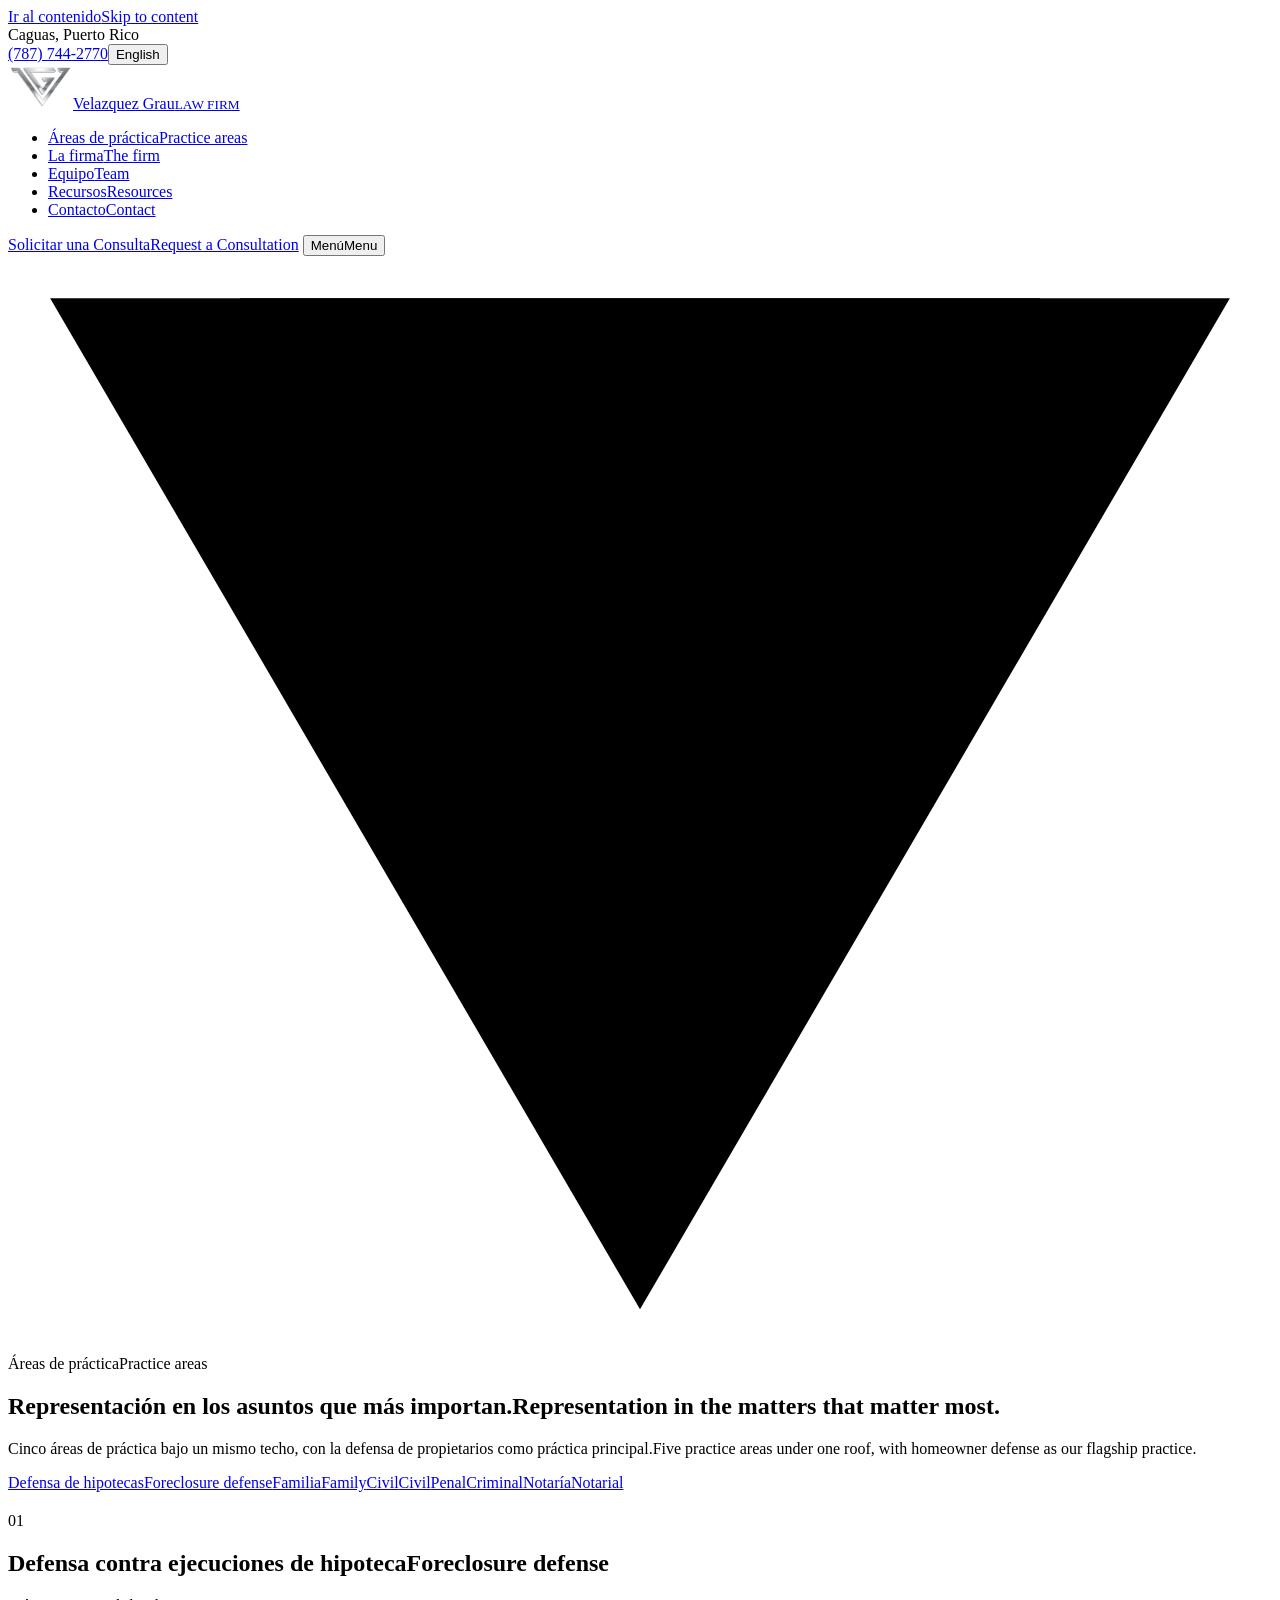
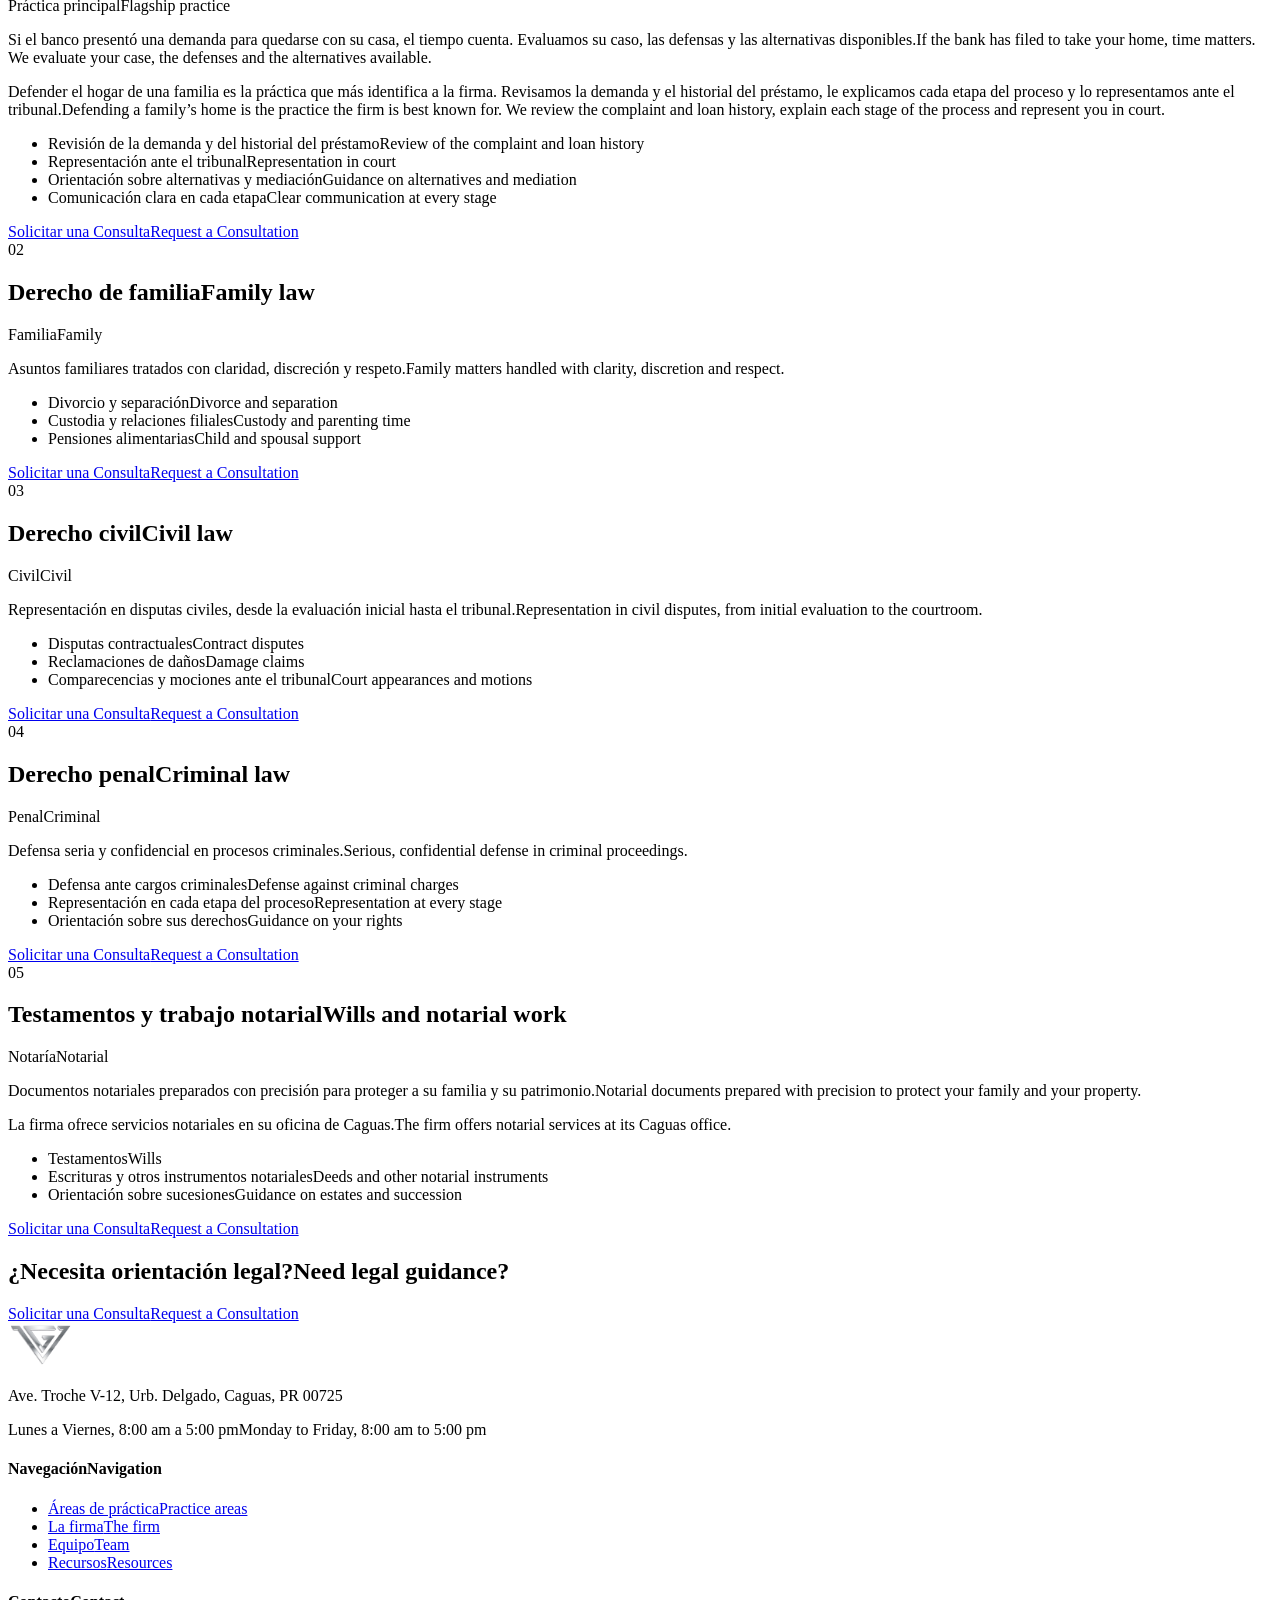
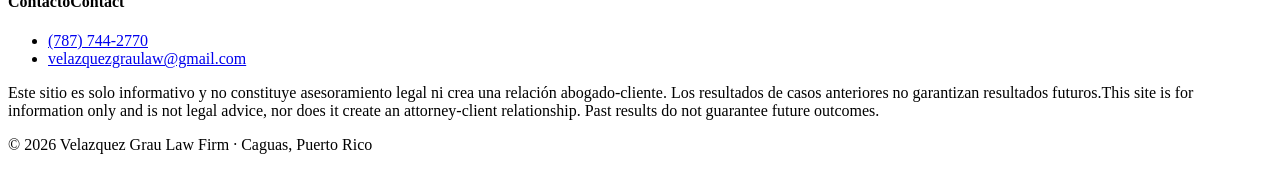
==== areas.html @ 4ff5c241 "Add initial areas.html for practice areas page" ====
<!DOCTYPE html>
<html lang="es" data-lang="es">
<head>
<meta charset="utf-8">
<meta name="viewport" content="width=device-width, initial-scale=1">
<title data-es="Áreas de práctica | Velazquez Grau Law Firm" data-en="Practice areas | Velazquez Grau Law Firm">Áreas de práctica | Velazquez Grau Law Firm</title>
<meta name="description" content="Defensa contra ejecuciones, familia, civil, penal y notarial en Caguas, Puerto Rico.">
<link rel="icon" href="assets/logo.png">
<link rel="preconnect" href="https://fonts.googleapis.com"><link rel="preconnect" href="https://fonts.gstatic.com" crossorigin>
<link href="https://fonts.googleapis.com/css2?family=Newsreader:ital,opsz,wght@0,6..72,400;0,6..72,500;1,6..72,400&family=Public+Sans:wght@400;500;600&display=swap" rel="stylesheet">
<script>document.documentElement.classList.add("js")</script>
<link rel="stylesheet" href="styles.css">
</head>
<body>
<a class="skip" href="#main"><span lang="es">Ir al contenido</span><span lang="en">Skip to content</span></a>
<div class="util"><div class="wrap"><span class="hide-sm">Caguas, Puerto Rico</span><div class="r"><a href="tel:+17877442770">(787) 744-2770</a><button class="lang" id="lang" type="button">English</button></div></div></div>
<header class="site-header" id="top"><div class="wrap bar">
<a class="brand" href="index.html" aria-label="Velazquez Grau Law Firm"><img src="assets/logo.png" alt="" width="65" height="44"><span>Velazquez Grau<small>LAW FIRM</small></span></a>
<nav aria-label="Principal" id="nav"><ul><li><a href="areas.html" aria-current="page"><span lang="es">Áreas de práctica</span><span lang="en">Practice areas</span></a></li><li><a href="firma.html"><span lang="es">La firma</span><span lang="en">The firm</span></a></li><li><a href="equipo.html"><span lang="es">Equipo</span><span lang="en">Team</span></a></li><li><a href="recursos.html"><span lang="es">Recursos</span><span lang="en">Resources</span></a></li><li><a href="contacto.html"><span lang="es">Contacto</span><span lang="en">Contact</span></a></li></ul></nav>
<a class="btn btn-line" href="contacto.html"><span lang="es">Solicitar una Consulta</span><span lang="en">Request a Consultation</span></a>
<button class="menu-btn" id="menu" type="button" aria-expanded="false" aria-controls="nav"><span lang="es">Menú</span><span lang="en">Menu</span></button>
</div></header>
<main id="main">
<section class="page-hero"><svg class="tri" viewBox="0 0 600 520" aria-hidden="true"><polygon points="20,20 580,20 300,500" pathLength="1"/><polygon points="110,20 490,20 300,370" pathLength="1"/></svg><div class="wrap"><div class="kicker" style="color:var(--steel)"><span lang="es">Áreas de práctica</span><span lang="en">Practice areas</span></div><h1><span lang="es">Representación en los asuntos que más importan.</span><span lang="en">Representation in the matters that matter most.</span></h1><p><span lang="es">Cinco áreas de práctica bajo un mismo techo, con la defensa de propietarios como práctica principal.</span><span lang="en">Five practice areas under one roof, with homeowner defense as our flagship practice.</span></p><div class="chips"><a href="#ejecuciones"><span lang="es">Defensa de hipotecas</span><span lang="en">Foreclosure defense</span></a><a href="#familia"><span lang="es">Familia</span><span lang="en">Family</span></a><a href="#civil"><span lang="es">Civil</span><span lang="en">Civil</span></a><a href="#penal"><span lang="es">Penal</span><span lang="en">Criminal</span></a><a href="#notaria"><span lang="es">Notaría</span><span lang="en">Notarial</span></a></div></div></section><section style="padding-block:20px 0"><div class="wrap"><div class="area-block rv" id="ejecuciones"><div class="sticky-l"><div class="num">01</div><h2><span lang="es">Defensa contra ejecuciones de hipoteca</span><span lang="en">Foreclosure defense</span></h2><div class="kicker" style="margin-top:14px"><span lang="es">Práctica principal</span><span lang="en">Flagship practice</span></div></div>
<div><p class="lead"><span lang="es">Si el banco presentó una demanda para quedarse con su casa, el tiempo cuenta. Evaluamos su caso, las defensas y las alternativas disponibles.</span><span lang="en">If the bank has filed to take your home, time matters. We evaluate your case, the defenses and the alternatives available.</span></p><p><span lang="es">Defender el hogar de una familia es la práctica que más identifica a la firma. Revisamos la demanda y el historial del préstamo, le explicamos cada etapa del proceso y lo representamos ante el tribunal.</span><span lang="en">Defending a family’s home is the practice the firm is best known for. We review the complaint and loan history, explain each stage of the process and represent you in court.</span></p><ul class="checks"><li><span lang="es">Revisión de la demanda y del historial del préstamo</span><span lang="en">Review of the complaint and loan history</span></li><li><span lang="es">Representación ante el tribunal</span><span lang="en">Representation in court</span></li><li><span lang="es">Orientación sobre alternativas y mediación</span><span lang="en">Guidance on alternatives and mediation</span></li><li><span lang="es">Comunicación clara en cada etapa</span><span lang="en">Clear communication at every stage</span></li></ul><a class="btn btn-dark" href="contacto.html"><span lang="es">Solicitar una Consulta</span><span lang="en">Request a Consultation</span></a></div></div><div class="area-block rv" id="familia"><div class="sticky-l"><div class="num">02</div><h2><span lang="es">Derecho de familia</span><span lang="en">Family law</span></h2><div class="kicker" style="margin-top:14px"><span lang="es">Familia</span><span lang="en">Family</span></div></div>
<div><p class="lead"><span lang="es">Asuntos familiares tratados con claridad, discreción y respeto.</span><span lang="en">Family matters handled with clarity, discretion and respect.</span></p><ul class="checks"><li><span lang="es">Divorcio y separación</span><span lang="en">Divorce and separation</span></li><li><span lang="es">Custodia y relaciones filiales</span><span lang="en">Custody and parenting time</span></li><li><span lang="es">Pensiones alimentarias</span><span lang="en">Child and spousal support</span></li></ul><a class="btn btn-dark" href="contacto.html"><span lang="es">Solicitar una Consulta</span><span lang="en">Request a Consultation</span></a></div></div><div class="area-block rv" id="civil"><div class="sticky-l"><div class="num">03</div><h2><span lang="es">Derecho civil</span><span lang="en">Civil law</span></h2><div class="kicker" style="margin-top:14px"><span lang="es">Civil</span><span lang="en">Civil</span></div></div>
<div><p class="lead"><span lang="es">Representación en disputas civiles, desde la evaluación inicial hasta el tribunal.</span><span lang="en">Representation in civil disputes, from initial evaluation to the courtroom.</span></p><ul class="checks"><li><span lang="es">Disputas contractuales</span><span lang="en">Contract disputes</span></li><li><span lang="es">Reclamaciones de daños</span><span lang="en">Damage claims</span></li><li><span lang="es">Comparecencias y mociones ante el tribunal</span><span lang="en">Court appearances and motions</span></li></ul><a class="btn btn-dark" href="contacto.html"><span lang="es">Solicitar una Consulta</span><span lang="en">Request a Consultation</span></a></div></div><div class="area-block rv" id="penal"><div class="sticky-l"><div class="num">04</div><h2><span lang="es">Derecho penal</span><span lang="en">Criminal law</span></h2><div class="kicker" style="margin-top:14px"><span lang="es">Penal</span><span lang="en">Criminal</span></div></div>
<div><p class="lead"><span lang="es">Defensa seria y confidencial en procesos criminales.</span><span lang="en">Serious, confidential defense in criminal proceedings.</span></p><ul class="checks"><li><span lang="es">Defensa ante cargos criminales</span><span lang="en">Defense against criminal charges</span></li><li><span lang="es">Representación en cada etapa del proceso</span><span lang="en">Representation at every stage</span></li><li><span lang="es">Orientación sobre sus derechos</span><span lang="en">Guidance on your rights</span></li></ul><a class="btn btn-dark" href="contacto.html"><span lang="es">Solicitar una Consulta</span><span lang="en">Request a Consultation</span></a></div></div><div class="area-block rv" id="notaria"><div class="sticky-l"><div class="num">05</div><h2><span lang="es">Testamentos y trabajo notarial</span><span lang="en">Wills and notarial work</span></h2><div class="kicker" style="margin-top:14px"><span lang="es">Notaría</span><span lang="en">Notarial</span></div></div>
<div><p class="lead"><span lang="es">Documentos notariales preparados con precisión para proteger a su familia y su patrimonio.</span><span lang="en">Notarial documents prepared with precision to protect your family and your property.</span></p><p><span lang="es">La firma ofrece servicios notariales en su oficina de Caguas.</span><span lang="en">The firm offers notarial services at its Caguas office.</span></p><ul class="checks"><li><span lang="es">Testamentos</span><span lang="en">Wills</span></li><li><span lang="es">Escrituras y otros instrumentos notariales</span><span lang="en">Deeds and other notarial instruments</span></li><li><span lang="es">Orientación sobre sucesiones</span><span lang="en">Guidance on estates and succession</span></li></ul><a class="btn btn-dark" href="contacto.html"><span lang="es">Solicitar una Consulta</span><span lang="en">Request a Consultation</span></a></div></div></div></section><section class="band"><div class="wrap"><h2><span lang="es">¿Necesita orientación legal?</span><span lang="en">Need legal guidance?</span></h2><a class="btn btn-solid" href="contacto.html"><span lang="es">Solicitar una Consulta</span><span lang="en">Request a Consultation</span></a></div></section>
</main>
<footer><div class="wrap"><div class="fgrid">
<div><a class="brand" href="index.html" style="color:#fff"><img src="assets/logo.png" alt="" width="65" height="44"><span>Velazquez Grau<small>LAW FIRM</small></span></a><p>Ave. Troche V-12, Urb. Delgado, Caguas, PR 00725</p><p><span lang="es">Lunes a Viernes, 8:00 am a 5:00 pm</span><span lang="en">Monday to Friday, 8:00 am to 5:00 pm</span></p></div>
<div><h4><span lang="es">Navegación</span><span lang="en">Navigation</span></h4><ul><li><a href="areas.html"><span lang="es">Áreas de práctica</span><span lang="en">Practice areas</span></a></li><li><a href="firma.html"><span lang="es">La firma</span><span lang="en">The firm</span></a></li><li><a href="equipo.html"><span lang="es">Equipo</span><span lang="en">Team</span></a></li><li><a href="recursos.html"><span lang="es">Recursos</span><span lang="en">Resources</span></a></li></ul></div>
<div><h4><span lang="es">Contacto</span><span lang="en">Contact</span></h4><ul><li><a href="tel:+17877442770">(787) 744-2770</a></li><li><a href="mailto:velazquezgraulaw@gmail.com?subject=Solicitud%20de%20consulta">velazquezgraulaw@gmail.com</a></li></ul></div>
</div><div class="legal"><p><span lang="es">Este sitio es solo informativo y no constituye asesoramiento legal ni crea una relación abogado-cliente. Los resultados de casos anteriores no garantizan resultados futuros.</span><span lang="en">This site is for information only and is not legal advice, nor does it create an attorney-client relationship. Past results do not guarantee future outcomes.</span></p><p>© <span id="y">2026</span> Velazquez Grau Law Firm · Caguas, Puerto Rico</p></div></div></footer>
<script src="site.js"></script>
</body>
</html>
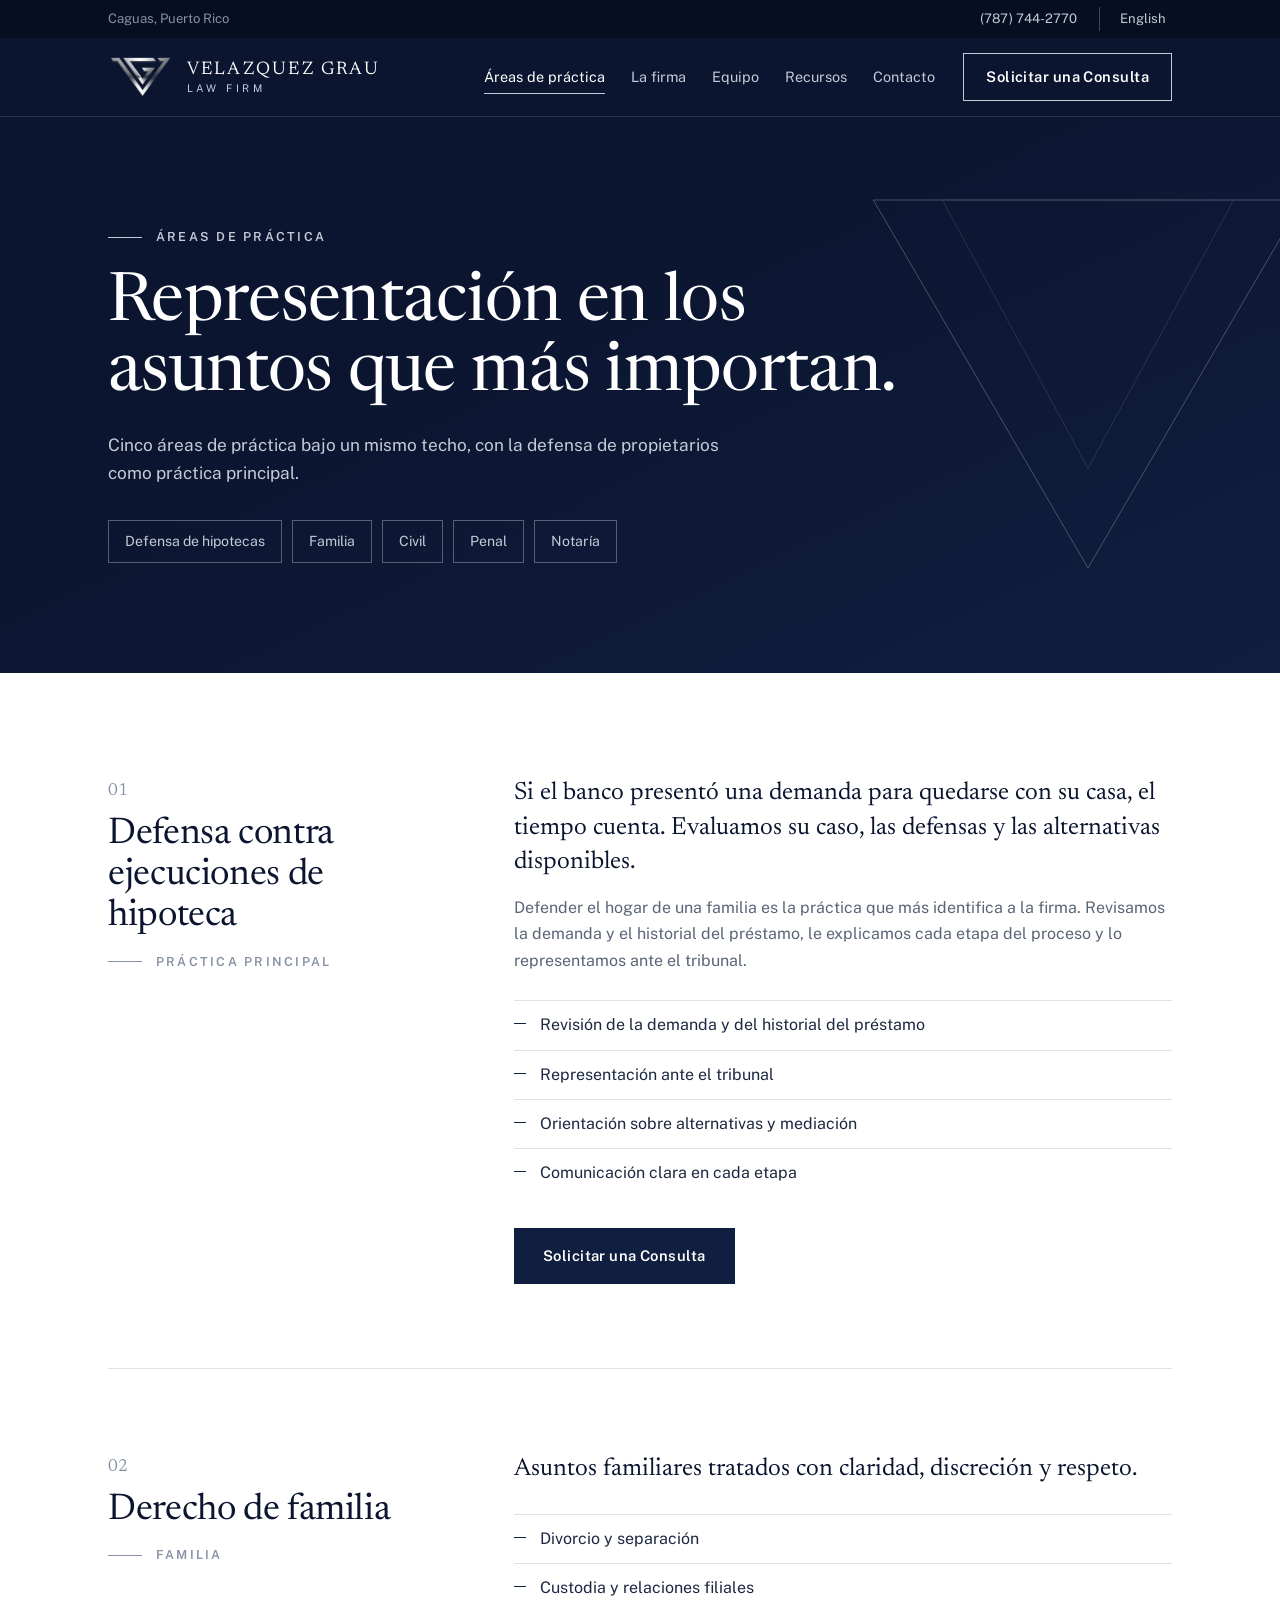
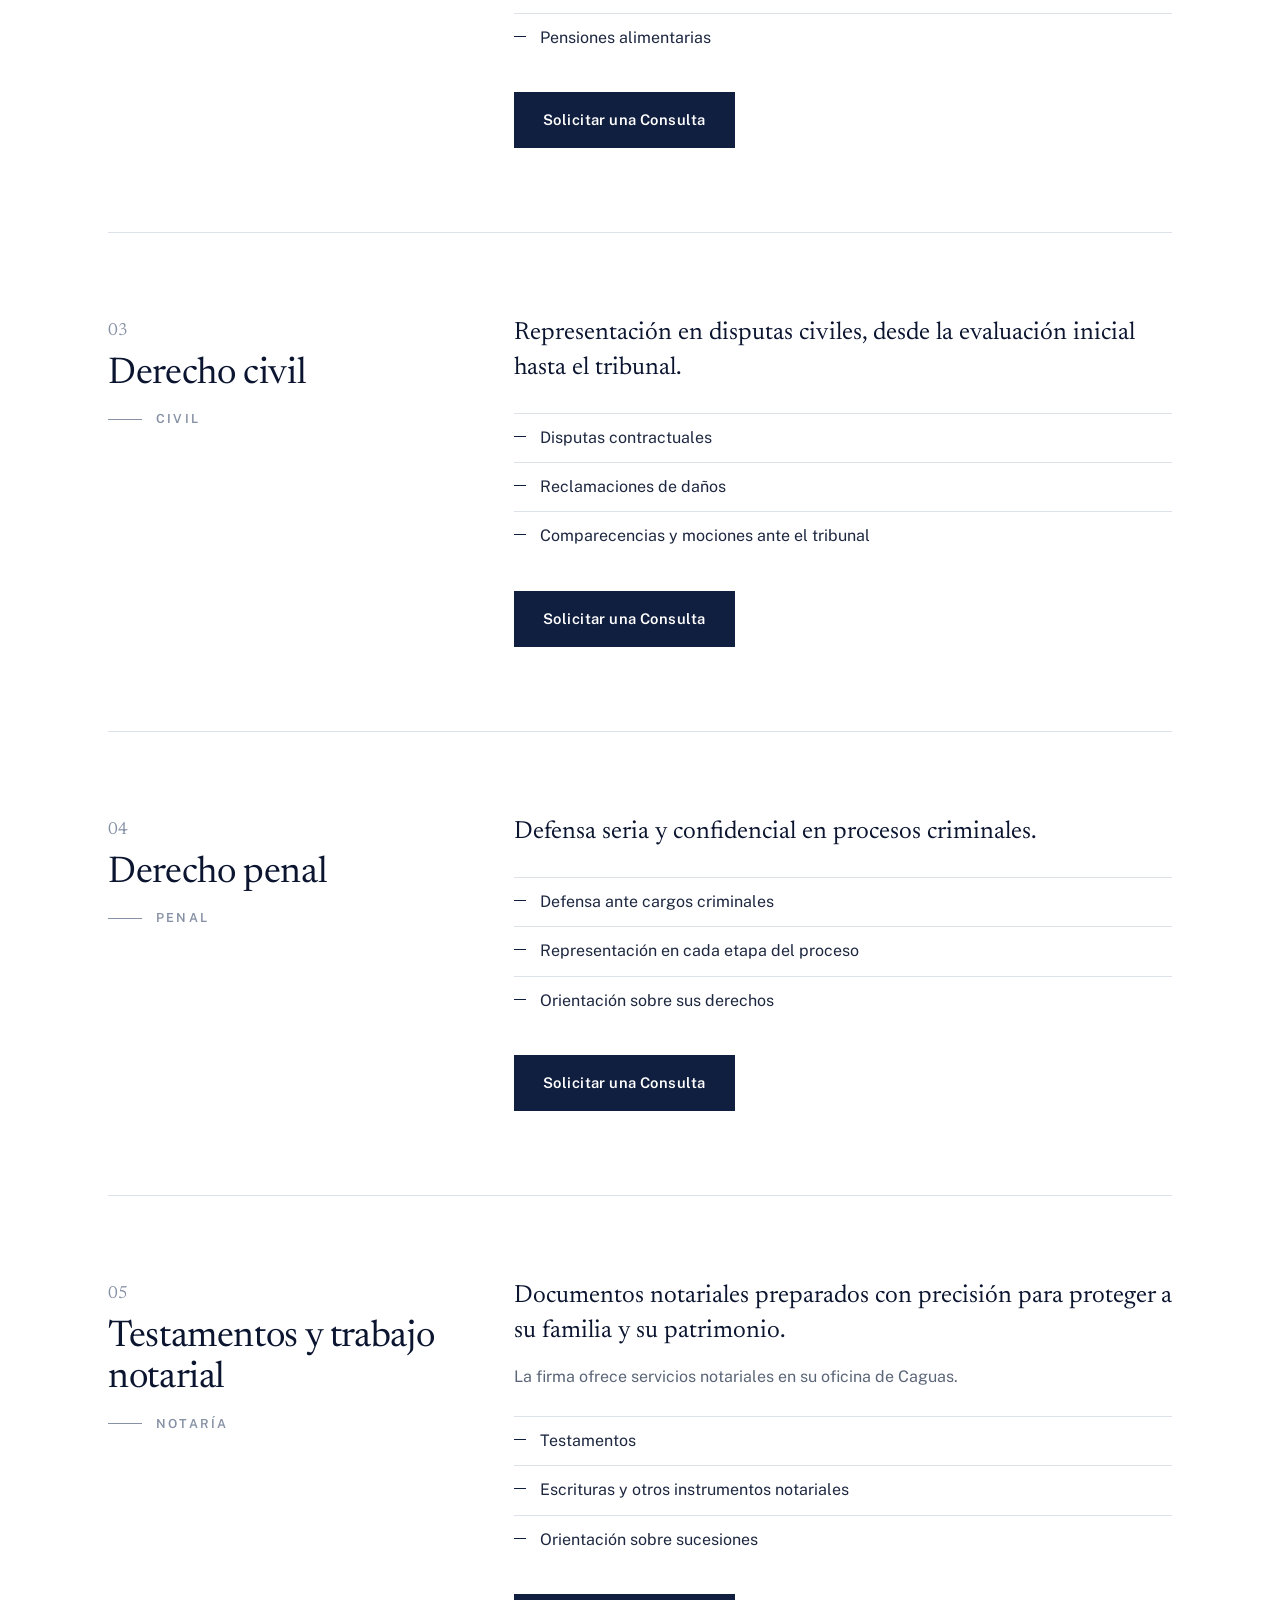
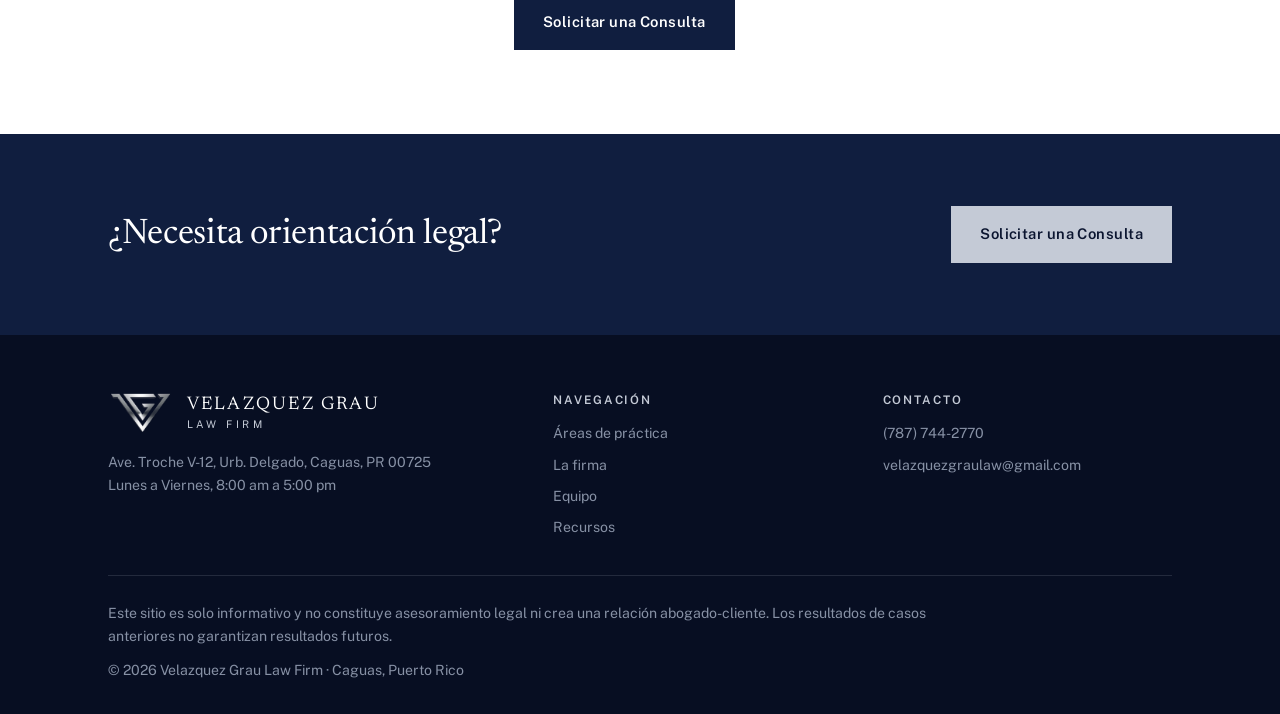
==== commit 24637d61: "Add styles to areas.html for layout and design Added CSS styles for layout and design improvements." ====
--- a/areas.html
+++ b/areas.html
@@ -9,7 +9,197 @@
 <link rel="preconnect" href="https://fonts.googleapis.com"><link rel="preconnect" href="https://fonts.gstatic.com" crossorigin>
 <link href="https://fonts.googleapis.com/css2?family=Newsreader:ital,opsz,wght@0,6..72,400;0,6..72,500;1,6..72,400&family=Public+Sans:wght@400;500;600&display=swap" rel="stylesheet">
 <script>document.documentElement.classList.add("js")</script>
-<link rel="stylesheet" href="styles.css">
+<style>
+:root{--ink:#0b1530;--deep:#070e22;--navy:#101e3f;--navy2:#1a2a52;--steel:#c4cad6;--grey:#8791a5;--mist:#eef0f4;--text:#1d2740;--muted:#5b6578;--max:1160px;--pad:clamp(20px,5vw,48px);--serif:"Newsreader",Georgia,"Times New Roman",serif;--sans:"Public Sans",system-ui,-apple-system,"Segoe UI",sans-serif}
+*{box-sizing:border-box;margin:0}
+html{scroll-behavior:smooth;scroll-padding-top:90px}
+body{font-family:var(--sans);color:var(--text);background:#fff;line-height:1.65;-webkit-font-smoothing:antialiased}
+html[data-lang=es] [lang=en],html[data-lang=en] [lang=es]{display:none}
+a{color:inherit}img{max-width:100%;display:block}
+.wrap{max-width:var(--max);margin:0 auto;padding:0 var(--pad)}
+:focus-visible{outline:3px solid var(--steel);outline-offset:3px}
+.skip{position:absolute;left:-999px;top:8px;background:#fff;color:var(--ink);padding:8px 14px;z-index:30}.skip:focus{left:8px}
+.kicker{font-size:.78rem;letter-spacing:.18em;text-transform:uppercase;font-weight:600;color:var(--grey);display:flex;align-items:center;gap:14px}
+.kicker::before{content:"";width:34px;height:1px;background:currentColor}
+h1,h2,h3{font-family:var(--serif);font-weight:400;letter-spacing:-.01em;color:var(--ink)}
+h2{font-size:clamp(1.9rem,3.8vw,2.9rem);line-height:1.12;margin-top:14px;max-width:18em}
+em{font-style:italic}
+.btn{display:inline-block;font:inherit;font-size:.92rem;font-weight:600;letter-spacing:.03em;text-decoration:none;padding:15px 28px;border:1px solid var(--steel);border-radius:0;cursor:pointer;transition:background .25s,color .25s,border-color .25s}
+.btn-solid{background:var(--steel);color:var(--ink)}.btn-solid:hover{background:#fff}
+.btn-line{color:#fff;background:none}.btn-line:hover{background:rgba(196,202,214,.14)}
+.btn-dark{background:var(--navy);border-color:var(--navy);color:#fff}.btn-dark:hover{background:var(--navy2)}
+.arrow{font-weight:600;text-decoration:none;border-bottom:1px solid currentColor;padding-bottom:2px}.arrow::after{content:" \2192"}
+
+/* utility bar + header */
+.util{background:var(--deep);color:var(--grey);font-size:.82rem}
+.util .wrap{display:flex;justify-content:space-between;align-items:center;min-height:38px;gap:16px}
+.util a{text-decoration:none;color:var(--steel)}.util a:hover{color:#fff}
+.util .r{display:flex;align-items:center;gap:22px}
+.lang{background:none;border:0;border-left:1px solid rgba(196,202,214,.3);padding-left:20px;color:var(--steel);font:inherit;cursor:pointer}.lang:hover{color:#fff}
+.site-header{background:var(--ink);color:#fff;position:sticky;top:0;z-index:20;border-bottom:1px solid rgba(196,202,214,.16);transition:box-shadow .3s}
+.site-header.stuck{box-shadow:0 8px 24px rgba(0,0,0,.35)}
+.bar{display:flex;align-items:center;gap:28px;min-height:78px}
+.brand{display:flex;align-items:center;gap:14px;text-decoration:none;margin-right:auto}
+.brand img{height:44px;width:auto}
+.brand span{font-family:var(--serif);font-size:1.3rem;letter-spacing:.12em;text-transform:uppercase;line-height:1.1}
+.brand small{display:block;font-family:var(--sans);font-size:.66rem;letter-spacing:.34em;color:var(--steel);margin-top:3px}
+nav ul{display:flex;gap:34px;list-style:none;padding:0}
+nav a{text-decoration:none;font-size:.9rem;color:var(--steel);padding:8px 0;border-bottom:1px solid transparent;transition:color .2s,border-color .2s}
+nav a:hover{color:#fff;border-color:var(--steel)}
+.menu-btn{display:none;background:none;border:1px solid rgba(196,202,214,.4);color:#fff;font:inherit;padding:8px 14px;cursor:pointer}
+.bar .btn{padding:11px 22px}
+
+/* hero */
+.hero{background:linear-gradient(155deg,var(--ink) 35%,var(--navy) 100%);color:#fff;position:relative;overflow:hidden}
+.hero .main{position:relative;padding-block:clamp(80px,12vw,150px) clamp(60px,8vw,100px)}
+.hero h1{color:#fff;font-size:clamp(2.7rem,7vw,5.6rem);line-height:1.02;max-width:11em;margin-top:26px}
+.hero h1 em{color:var(--steel)}
+.hero p.sub{margin-top:28px;max-width:34em;font-size:1.12rem;color:var(--steel)}
+.cta{display:flex;flex-wrap:wrap;gap:14px;margin-top:40px}
+.tri{position:absolute;right:-5%;top:48%;width:min(60vw,660px);transform:translateY(-50%);opacity:.5;pointer-events:none}
+.tri polygon{fill:none;stroke:var(--steel);stroke-width:1.2;stroke-dasharray:1;stroke-dashoffset:0}
+.tri polygon+polygon{stroke:var(--grey);opacity:.7}
+.facts{border-top:1px solid rgba(196,202,214,.22);position:relative}
+.facts .wrap{display:grid;grid-template-columns:repeat(3,1fr)}
+.facts div{padding:26px 24px 26px 0;display:flex;align-items:baseline;gap:16px}
+.facts div+div{padding-left:28px;border-left:1px solid rgba(196,202,214,.22)}
+.facts b{font-family:var(--serif);font-weight:400;font-size:2.3rem;color:#fff;line-height:1}
+.facts span{font-size:.85rem;color:var(--steel);line-height:1.35}
+
+section{padding-block:clamp(64px,9vw,116px)}
+.intro .wrap{display:grid;grid-template-columns:1.2fr 1fr;gap:clamp(28px,6vw,90px);align-items:end}
+.intro h2{max-width:14em}
+.intro p{color:var(--muted);margin-bottom:22px;font-size:1.05rem}
+
+/* practice areas */
+.areas{background:var(--mist)}
+.tabwrap{display:grid;grid-template-columns:5fr 7fr;margin-top:52px;background:#fff;box-shadow:0 1px 0 rgba(16,30,63,.08)}
+.tabs{display:flex;flex-direction:column}
+.tab{display:flex;align-items:baseline;gap:18px;text-align:left;background:none;border:0;border-bottom:1px solid #dde1e9;padding:26px 30px;font-family:var(--serif);font-size:1.45rem;color:var(--ink);cursor:pointer;transition:background .2s,padding .25s,color .2s;position:relative}
+.tab b{font-family:var(--sans);font-size:.75rem;letter-spacing:.14em;color:var(--grey);font-weight:600}
+.tab:hover{background:var(--mist);padding-left:38px}
+.tab[aria-selected=true]{background:var(--navy);color:#fff;padding-left:38px}
+.tab[aria-selected=true] b{color:var(--steel)}
+.tab[aria-selected=true]::after{content:"";position:absolute;right:-1px;top:0;bottom:0;width:3px;background:var(--steel)}
+.panel{background:var(--navy);color:#fff;padding:clamp(30px,5vw,60px);display:flex;flex-direction:column;justify-content:center}
+.panel[hidden]{display:none}
+.panel .tag{font-size:.75rem;letter-spacing:.16em;text-transform:uppercase;color:var(--grey)}
+.panel p{font-family:var(--serif);font-size:clamp(1.25rem,2.2vw,1.65rem);line-height:1.4;margin:14px 0 24px;color:#fff}
+.panel ul{list-style:none;padding:0;margin-bottom:34px;color:var(--steel)}
+.panel li{padding:11px 0 11px 26px;border-top:1px solid rgba(196,202,214,.2);position:relative}
+.panel li::before{content:"";position:absolute;left:0;top:21px;width:12px;height:1px;background:var(--steel)}
+.panel:not([hidden]){animation:fade .45s ease}
+@keyframes fade{from{opacity:0;transform:translateY(8px)}to{opacity:1;transform:none}}
+
+/* attorney */
+.attorney .wrap{display:grid;grid-template-columns:5fr 7fr;gap:clamp(28px,6vw,90px);align-items:center}
+.portrait{aspect-ratio:4/5;background:linear-gradient(160deg,var(--navy2),var(--ink));display:grid;place-items:center;position:relative}
+.portrait img{width:56%;opacity:.85}
+.portrait::after{content:"";position:absolute;inset:14px;border:1px solid rgba(196,202,214,.3)}
+.attorney h2{font-size:clamp(1.8rem,3.2vw,2.5rem)}
+.attorney p{margin:18px 0;color:var(--muted);max-width:36em}
+.ph{background:#fff3c4;padding:0 4px;color:var(--ink)}
+
+/* approach */
+.approach{background:var(--ink);color:#fff}
+.approach h2{color:#fff}
+.steps{list-style:none;padding:0;margin-top:50px;display:grid;grid-template-columns:repeat(3,1fr);gap:clamp(20px,4vw,56px);counter-reset:s}
+.steps li{counter-increment:s;border-top:1px solid rgba(196,202,214,.3);padding-top:22px}
+.steps li::before{content:"0" counter(s);font-family:var(--serif);font-size:2.4rem;color:var(--grey);line-height:1}
+.steps h3{color:#fff;font-size:1.4rem;margin:12px 0 8px}
+.steps p{color:var(--steel)}
+
+/* resources */
+.cards{display:grid;grid-template-columns:repeat(3,1fr);gap:28px;margin-top:48px}
+.card{border-top:3px solid var(--navy);padding-top:20px;transition:transform .25s}
+.card:hover{transform:translateY(-4px)}
+.card .tag{font-size:.74rem;letter-spacing:.16em;text-transform:uppercase;color:var(--grey);font-weight:600}
+.card h3{font-size:1.4rem;line-height:1.25;margin:10px 0}
+.card p{color:var(--muted);font-size:.95rem}
+
+/* contact */
+.contact{background:var(--navy);color:#fff}
+.contact .wrap{display:grid;grid-template-columns:1.1fr 1fr;gap:clamp(30px,6vw,90px)}
+.contact h2{color:#fff;max-width:11em}
+.contact .kicker{color:var(--steel)}
+.contact p.lead{margin:18px 0 32px;color:var(--steel);max-width:30em}
+dl{display:grid;gap:0}
+dl div{padding:18px 0;border-top:1px solid rgba(196,202,214,.25)}
+dt{font-size:.74rem;letter-spacing:.16em;text-transform:uppercase;color:var(--grey)}
+dd{font-family:var(--serif);font-size:1.3rem;margin-top:2px}
+dd a{text-decoration:none}dd a:hover{border-bottom:1px solid var(--steel)}
+.contact .ph{background:rgba(255,243,196,.9)}
+
+footer{background:var(--deep);color:var(--grey);padding-block:56px 32px;font-size:.88rem}
+.fgrid{display:grid;grid-template-columns:1.4fr 1fr 1fr;gap:40px;padding-bottom:36px;border-bottom:1px solid rgba(196,202,214,.15)}
+footer .brand{margin-bottom:16px}
+footer h4{font-size:.74rem;letter-spacing:.16em;text-transform:uppercase;color:var(--steel);margin-bottom:12px;font-weight:600}
+footer ul{list-style:none;padding:0;display:grid;gap:8px}
+footer a{text-decoration:none}footer a:hover{color:#fff}
+.legal{padding-top:26px;display:grid;gap:10px}.legal p{max-width:62em}
+
+.js .rv{opacity:0;transform:translateY(22px);transition:opacity .8s ease,transform .8s ease}
+.js .rv.in{opacity:1;transform:none}
+@media (prefers-reduced-motion:no-preference){.tri polygon{animation:draw 2.6s ease-out both}.tri polygon+polygon{animation-delay:.5s}@keyframes draw{from{stroke-dashoffset:1}to{stroke-dashoffset:0}}}
+@media (prefers-reduced-motion:reduce){.js .rv{opacity:1;transform:none;transition:none}html{scroll-behavior:auto}}
+@media (max-width:900px){
+ .menu-btn{display:block}.bar .btn{display:none}
+ nav{position:absolute;left:0;right:0;top:100%;background:var(--ink);border-bottom:1px solid rgba(196,202,214,.16);display:none}
+ .open nav{display:block}nav ul{flex-direction:column;gap:0;padding:8px var(--pad) 18px}nav a{display:block;padding:14px 0;border-bottom:1px solid rgba(196,202,214,.12)}
+ .site-header .wrap{position:relative}
+ .intro .wrap,.attorney .wrap,.contact .wrap,.tabwrap,.steps,.cards,.fgrid{grid-template-columns:1fr}
+ .tabs{flex-direction:row;overflow-x:auto}.tab{white-space:nowrap;padding:20px 22px;font-size:1.15rem;border-bottom:0;border-right:1px solid #dde1e9}
+ .tab:hover,.tab[aria-selected=true]{padding-left:22px}.tab[aria-selected=true]::after{right:0;left:0;top:auto;bottom:0;width:auto;height:3px}
+ .facts .wrap{grid-template-columns:1fr}.facts div+div{padding-left:0;border-left:0;border-top:1px solid rgba(196,202,214,.22)}
+ .tri{opacity:.22;right:-35%}.portrait{max-width:340px}
+ .util .hide-sm{display:none}
+}
+nav a[aria-current]{color:#fff;border-color:var(--steel)}
+nav a,.bar .btn,.brand span{white-space:nowrap}
+nav ul{gap:26px}.brand span{font-size:1.15rem}
+@media (max-width:1040px){
+ .menu-btn{display:block}.bar .btn{display:none}
+ nav{position:absolute;left:0;right:0;top:100%;background:var(--ink);border-bottom:1px solid rgba(196,202,214,.16);display:none}
+ .open nav{display:block}nav ul{flex-direction:column;gap:0;padding:8px var(--pad) 18px}nav a{display:block;padding:14px 0;border-bottom:1px solid rgba(196,202,214,.12)}
+ .site-header .wrap{position:relative}
+}
+.btn-out{color:var(--navy);border-color:var(--navy);background:none}.btn-out:hover{background:var(--navy);color:#fff}
+.page-hero{background:linear-gradient(155deg,var(--ink) 35%,var(--navy) 100%);color:#fff;position:relative;overflow:hidden;padding:0}
+.page-hero .wrap{padding-block:clamp(60px,9vw,110px);position:relative}
+.page-hero h1{color:#fff;font-size:clamp(2.3rem,5.4vw,4.2rem);line-height:1.05;max-width:13em;margin-top:22px}
+.page-hero p{margin-top:20px;max-width:36em;color:var(--steel);font-size:1.08rem}
+.page-hero .tri{width:min(46vw,460px);opacity:.35;right:-3%}
+.chips{display:flex;flex-wrap:wrap;gap:10px;margin-top:32px}
+.chips a{border:1px solid rgba(196,202,214,.4);color:var(--steel);text-decoration:none;padding:9px 16px;font-size:.88rem;transition:background .2s,color .2s}
+.chips a:hover{background:var(--steel);color:var(--ink)}
+.area-block{display:grid;grid-template-columns:4fr 8fr;gap:clamp(24px,6vw,90px);padding-block:clamp(48px,7vw,84px);border-top:1px solid #dde1e9}
+.area-block:first-child{border-top:0}
+.sticky-l{position:sticky;top:110px;align-self:start}
+.num{font-family:var(--serif);color:var(--grey);font-size:1.1rem}
+.area-block h2{font-size:clamp(1.7rem,3vw,2.3rem);margin-top:8px}
+.area-block .lead{font-family:var(--serif);font-size:clamp(1.25rem,2.2vw,1.55rem);line-height:1.4;color:var(--ink)}
+.area-block p+p{margin-top:14px;color:var(--muted)}
+.checks{list-style:none;padding:0;margin:26px 0 30px}
+.checks li{padding:11px 0 11px 26px;border-top:1px solid #dde1e9;position:relative}
+.checks li::before{content:"";position:absolute;left:0;top:22px;width:12px;height:1px;background:var(--navy)}
+.band{background:var(--navy);color:#fff;padding-block:clamp(48px,6vw,72px)}
+.band .wrap{display:flex;justify-content:space-between;align-items:center;gap:30px;flex-wrap:wrap}
+.band h2{color:#fff;margin:0;max-width:16em;font-size:clamp(1.6rem,3vw,2.2rem)}
+.faq details{border-top:1px solid #dde1e9;padding:20px 0}.faq details:last-child{border-bottom:1px solid #dde1e9}
+.faq summary{font-family:var(--serif);font-size:1.3rem;color:var(--ink);cursor:pointer;list-style:none;display:flex;justify-content:space-between;gap:20px}
+.faq summary::-webkit-details-marker{display:none}
+.faq summary::after{content:"+";color:var(--grey);font-size:1.6rem;line-height:1}
+.faq details[open] summary::after{content:"\2212"}
+.faq p{margin-top:12px;color:var(--muted);max-width:44em}
+.team{display:grid;grid-template-columns:repeat(2,1fr);gap:28px;margin-top:40px}
+.person{border-top:3px solid var(--navy);padding-top:18px}.person h3{font-size:1.4rem;margin-bottom:6px}.person p{color:var(--muted)}
+.contact.cl{background:var(--mist);color:var(--text)}.contact.cl h2{color:var(--ink)}.contact.cl p.lead{color:var(--muted)}.contact.cl .kicker{color:var(--grey)}
+.cl dl div{border-color:#cfd5df}.cl dd{color:var(--ink)}
+.cl dd a{border-bottom:1px solid var(--grey)}
+.two{display:grid;grid-template-columns:1.1fr 1fr;gap:clamp(28px,6vw,90px)}
+@media (max-width:900px){.area-block,.team,.two{grid-template-columns:1fr}.sticky-l{position:static}.page-hero .tri{opacity:.18;right:-30%}}
+
+</style>
 </head>
 <body>
 <a class="skip" href="#main"><span lang="es">Ir al contenido</span><span lang="en">Skip to content</span></a>
@@ -33,6 +223,28 @@
 <div><h4><span lang="es">Navegación</span><span lang="en">Navigation</span></h4><ul><li><a href="areas.html"><span lang="es">Áreas de práctica</span><span lang="en">Practice areas</span></a></li><li><a href="firma.html"><span lang="es">La firma</span><span lang="en">The firm</span></a></li><li><a href="equipo.html"><span lang="es">Equipo</span><span lang="en">Team</span></a></li><li><a href="recursos.html"><span lang="es">Recursos</span><span lang="en">Resources</span></a></li></ul></div>
 <div><h4><span lang="es">Contacto</span><span lang="en">Contact</span></h4><ul><li><a href="tel:+17877442770">(787) 744-2770</a></li><li><a href="mailto:velazquezgraulaw@gmail.com?subject=Solicitud%20de%20consulta">velazquezgraulaw@gmail.com</a></li></ul></div>
 </div><div class="legal"><p><span lang="es">Este sitio es solo informativo y no constituye asesoramiento legal ni crea una relación abogado-cliente. Los resultados de casos anteriores no garantizan resultados futuros.</span><span lang="en">This site is for information only and is not legal advice, nor does it create an attorney-client relationship. Past results do not guarantee future outcomes.</span></p><p>© <span id="y">2026</span> Velazquez Grau Law Firm · Caguas, Puerto Rico</p></div></div></footer>
-<script src="site.js"></script>
+<script>
+(function(){
+ var r=document.documentElement,K="vg-lang",$=function(s,c){return(c||document).querySelector(s)},$$=function(s,c){return[].slice.call((c||document).querySelectorAll(s))};
+ function set(l){r.setAttribute("data-lang",l);r.lang=l;var b=$("#lang");b.textContent=l==="es"?"English":"Español";var t=$("title[data-"+l+"]");if(t)document.title=t.getAttribute("data-"+l)}
+ var s="es";try{s=localStorage.getItem(K)||"es"}catch(e){}set(s);
+ $("#lang").addEventListener("click",function(){var n=r.getAttribute("data-lang")==="es"?"en":"es";set(n);try{localStorage.setItem(K,n)}catch(e){}});
+ /* tabs */
+ var tabs=$$(".tab");
+ function pick(t,f){tabs.forEach(function(x){var on=x===t;x.setAttribute("aria-selected",on);x.tabIndex=on?0:-1;document.getElementById(x.getAttribute("aria-controls")).hidden=!on});if(f)t.focus()}
+ tabs.forEach(function(t,i){t.addEventListener("click",function(){pick(t)});t.addEventListener("keydown",function(e){var k=e.key,n=k==="ArrowDown"||k==="ArrowRight"?1:k==="ArrowUp"||k==="ArrowLeft"?-1:0;if(n){e.preventDefault();pick(tabs[(i+n+tabs.length)%tabs.length],1)}})});
+ /* mobile menu */
+ var h=$(".site-header"),m=$("#menu");
+ m.addEventListener("click",function(){var o=h.classList.toggle("open");m.setAttribute("aria-expanded",o)});
+ $$("nav a").forEach(function(a){a.addEventListener("click",function(){h.classList.remove("open");m.setAttribute("aria-expanded",false)})});
+ /* header shadow */
+ addEventListener("scroll",function(){h.classList.toggle("stuck",scrollY>10)},{passive:true});
+ /* reveal on scroll */
+ var rv=$$(".rv");
+ if("IntersectionObserver" in window){var io=new IntersectionObserver(function(es){es.forEach(function(e){if(e.isIntersecting){e.target.classList.add("in");io.unobserve(e.target)}})},{threshold:.12});rv.forEach(function(e){io.observe(e)})}else rv.forEach(function(e){e.classList.add("in")});
+ $("#y").textContent=new Date().getFullYear();
+})();
+
+</script>
 </body>
 </html>
